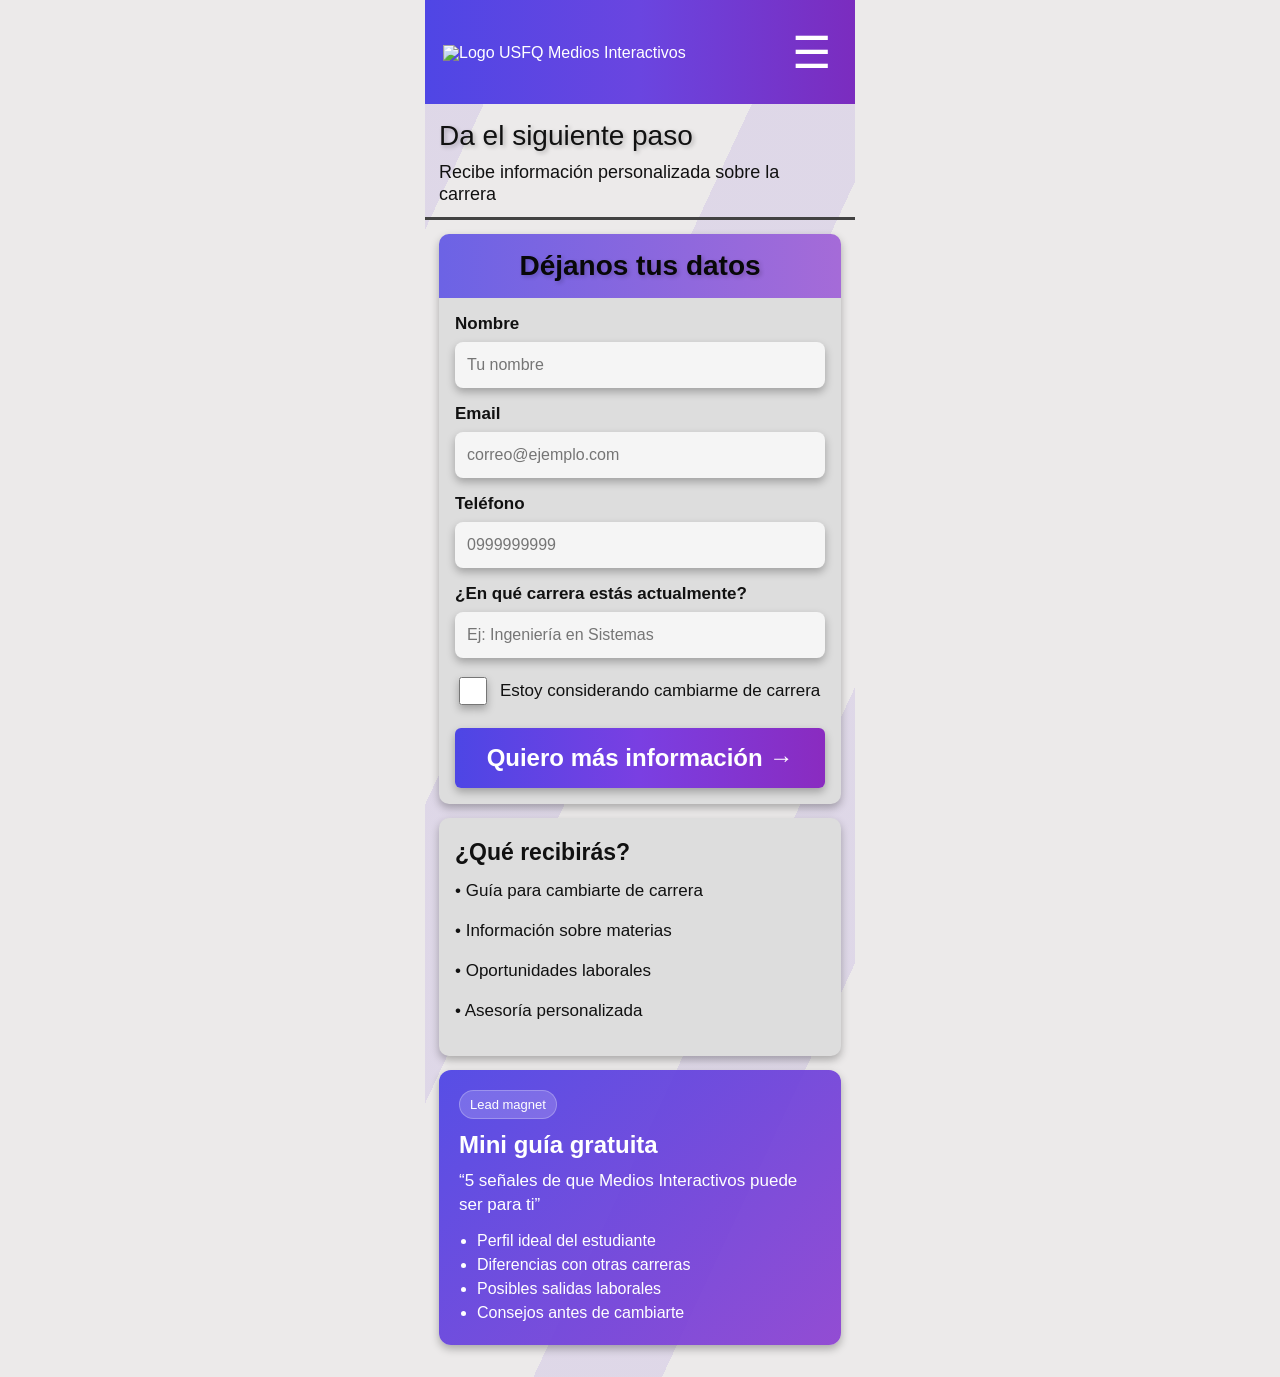
==== Embudo-1/accion.html @ 8e724400 "a" ====
<!DOCTYPE html>
<html lang="es">
<head>
  <meta charset="UTF-8" />
  <meta name="viewport" content="width=device-width, initial-scale=1.0" />

  <title>Solicita información sobre Medios Interactivos | USFQ</title>
  <meta name="description" content="Completa el formulario para recibir información personalizada sobre Diseño de Medios Interactivos, cambio de carrera, materias y oportunidades profesionales." />
  <meta name="robots" content="index, follow" />
  <meta name="author" content="Luca Stornaiolo" />

  <link rel="canonical" href="https://TU-USUARIO.github.io/TU-REPOSITORIO/embudo-1/accion.html" />

  <meta property="og:title" content="Solicita información sobre Medios Interactivos | USFQ" />
  <meta property="og:description" content="Recibe una guía gratuita y asesoría personalizada para conocer si Medios Interactivos es la carrera adecuada para ti." />
  <meta property="og:type" content="website" />

    <!-- Google tag (gtag.js) -->
  <script async src="https://www.googletagmanager.com/gtag/js?id=G-9KCXBFQWPS"></script>
  <script>
    window.dataLayer = window.dataLayer || [];
    function gtag(){dataLayer.push(arguments);}
    gtag('js', new Date());

    gtag('config', 'G-9KCXBFQWPS');
  </script>

  <link rel="stylesheet" href="style.css" />
</head>
<body>
  <main class="app">
    <header class="topbar">
      <div class="brand">
        <img class="logo-img" src="assets/logo-usfq-medios.png" alt="Logo USFQ Medios Interactivos" />
      </div>
      <button class="burger" aria-label="Menú">☰</button>
    </header>

    <div class="content">
      <h1 class="hero-title">Da el siguiente paso</h1>
      <p class="hero-subtitle">Recibe información personalizada sobre la carrera</p>

      <div class="divider"></div>

      <div class="form-card">
        <div class="form-header">Déjanos tus datos</div>
        <form id="leadForm" class="form-body" novalidate>
          <div class="field">
            <label for="name">Nombre</label>
            <input id="name" name="name" type="text" placeholder="Tu nombre" />
            <div class="error" id="nameError">Ingresa tu nombre.</div>
          </div>

          <div class="field">
            <label for="email">Email</label>
            <input id="email" name="email" type="email" placeholder="correo@ejemplo.com" />
            <div class="error" id="emailError">Ingresa un email válido.</div>
          </div>

          <div class="field">
            <label for="phone">Teléfono</label>
            <input id="phone" name="phone" type="tel" placeholder="0999999999" />
            <div class="error" id="phoneError">Ingresa un teléfono válido.</div>
          </div>

          <div class="field">
            <label for="career">¿En qué carrera estás actualmente?</label>
            <input id="career" name="career" type="text" placeholder="Ej: Ingeniería en Sistemas" />
          </div>

          <div class="checkbox-row">
            <input id="switchCareer" name="switchCareer" type="checkbox" />
            <label for="switchCareer">Estoy considerando cambiarme de carrera</label>
          </div>

          <div style="margin-top: 20px;">
            <button class="btn btn-primary" type="submit">Quiero más información →</button>
          </div>
        </form>
      </div>

      <div class="lead-box">
        <h2 class="subsection-title">¿Qué recibirás?</h2>
        <ul class="faq-list" style="margin-top: 14px;">
          <li>• Guía para cambiarte de carrera</li>
          <li>• Información sobre materias</li>
          <li>• Oportunidades laborales</li>
          <li>• Asesoría personalizada</li>
        </ul>
      </div>

      <div class="lead-magnet">
        <div class="lead-chip">Lead magnet</div>
        <h2 style="font-size: 24px; margin-bottom: 10px;">Mini guía gratuita</h2>
        <p style="font-size: 17px; line-height: 1.4; margin-bottom: 12px;">“5 señales de que Medios Interactivos puede ser para ti”</p>
        <ul style="padding-left: 18px; margin: 0; line-height: 1.5;">
          <li>Perfil ideal del estudiante</li>
          <li>Diferencias con otras carreras</li>
          <li>Posibles salidas laborales</li>
          <li>Consejos antes de cambiarte</li>
        </ul>
      </div>
    </div>
  </main>

  <script src="script.js"></script>
</body>
</html>
---- Embudo-1/style.css ----
:root {
  --purple-1: #4f46e5;
  --purple-2: #8b3fd1;
  --purple-3: #a06ce6;
  --bg: #eceaea;
  --text: #111111;
  --shadow: 0 4px 8px rgba(0, 0, 0, 0.28);
  --radius: 10px;
}

* { box-sizing: border-box; }

html, body {
  margin: 0;
  padding: 0;
  font-family: Arial, Helvetica, sans-serif;
  background: var(--bg);
  color: var(--text);
}

body {
  display: flex;
  justify-content: center;
}

.app {
  width: 100%;
  max-width: 430px;
  min-height: 100vh;
  background:
    linear-gradient(115deg, rgba(123, 81, 214, 0.12) 10%, transparent 10% 35%, rgba(123, 81, 214, 0.12) 35% 48%, transparent 48% 70%, rgba(123, 81, 214, 0.12) 70% 82%, transparent 82%),
    var(--bg);
  position: relative;
  overflow-x: hidden;
  padding-bottom: 32px;
}

.topbar {
  background: linear-gradient(90deg, var(--purple-1), #6a45e0, #7b2cbf);
  color: white;
  padding: 18px 18px 16px;
  display: flex;
  justify-content: space-between;
  align-items: center;
  min-height: 104px;
}

.brand { line-height: 1; }
.brand-main { font-size: 42px; font-weight: 400; letter-spacing: -1px; }
.brand-main .red { color: #cf2a2a; font-weight: 700; }
.brand-side { font-size: 14px; margin-top: 2px; text-transform: uppercase; letter-spacing: 0.4px; }

.burger {
  font-size: 44px;
  line-height: 1;
  border: none;
  background: transparent;
  color: white;
}

.content { padding: 16px 14px 0; }

h1, h2, h3, p { margin: 0 0 10px; }

.hero-title {
  font-size: 28px;
  line-height: 1.15;
  text-shadow: 2px 2px 4px rgba(0,0,0,.25);
  font-weight: 500;
  margin-bottom: 10px;
}

.hero-subtitle {
  font-size: 18px;
  line-height: 1.2;
  margin-bottom: 12px;
}

.divider {
  height: 3px;
  background: #424242;
  margin: 10px -14px 14px;
}

.photo {
  width: 100%;
  height: 240px;
  object-fit: cover;
  border-radius: var(--radius);
  display: block;
  box-shadow: var(--shadow);
  margin-bottom: 12px;
}

.btn {
  width: 100%;
  border: none;
  border-radius: 6px;
  box-shadow: var(--shadow);
  padding: 16px 14px;
  font-size: 24px;
  font-weight: 700;
  cursor: pointer;
  text-decoration: none;
  display: block;
  text-align: center;
  transition: transform 0.15s ease, opacity 0.15s ease;
}

.btn:active { transform: scale(.98); }

.btn-primary {
  background: linear-gradient(90deg, #4d46e5, #7a3fe2, #8a2bc0);
  color: white;
}

.btn-light {
  background: #ddd;
  color: #111;
  font-weight: 500;
}

.card, .compare-box, .lead-box, .faq-box, .form-card, .confirmation-card {
  background: #ddd;
  border-radius: var(--radius);
  box-shadow: var(--shadow);
}

.card, .compare-box, .lead-box, .faq-box, .form-card { margin: 14px 0; overflow: hidden; }

.card-header, .compare-head, .form-header {
  background: linear-gradient(90deg, #6c63e5, #a56bd8);
  color: white;
  padding: 14px 16px;
  font-size: 26px;
  font-weight: 700;
  text-align: center;
  text-shadow: 2px 2px 4px rgba(0,0,0,.2);
}

.compare-head {
  text-align: left;
  font-size: 22px;
  text-transform: uppercase;
  font-weight: 800;
}

.form-header {
  color: #080808;
  font-size: 28px;
  padding: 16px;
}

.card-body, .compare-body, .lead-box, .faq-box, .form-body {
  padding: 16px;
}

.bullets, .jobs, .faq-list {
  list-style: none;
  padding: 0;
  margin: 0;
}

.bullets li, .jobs li, .faq-list li {
  font-size: 17px;
  line-height: 1.3;
  margin-bottom: 18px;
  display: flex;
  align-items: center;
  gap: 10px;
}

.simple-list .row {
  background: #e8e8e8;
  box-shadow: var(--shadow);
  border-radius: 4px;
  padding: 8px 12px;
  margin-bottom: 8px;
  font-size: 20px;
  font-weight: 700;
  display: flex;
  align-items: center;
  gap: 10px;
}

.section-title {
  font-size: 28px;
  line-height: 1.1;
  margin: 8px 0 12px;
  text-shadow: 2px 2px 4px rgba(0,0,0,.18);
}

.subsection-title {
  font-size: 23px;
  margin: 6px 0 10px;
  line-height: 1.1;
}

.testimonial {
  background: linear-gradient(90deg, rgba(90, 72, 228, 0.95), rgba(155, 95, 214, 0.9));
  color: white;
  border-radius: var(--radius);
  box-shadow: var(--shadow);
  padding: 14px;
  margin-bottom: 16px;
  display: flex;
  align-items: center;
  gap: 12px;
}

.testimonial.reverse { flex-direction: row-reverse; }

.avatar {
  width: 96px;
  height: 96px;
  border-radius: 50%;
  object-fit: cover;
  flex-shrink: 0;
  box-shadow: 0 4px 12px rgba(0,0,0,.25);
}

.compare-body ul {
  margin: 0;
  padding-left: 22px;
}
.compare-body li {
  font-size: 18px;
  font-weight: 700;
  margin-bottom: 10px;
}

.jobs-box {
  background: linear-gradient(90deg, #8e54e9, #7a6be8, #8e63ce);
  color: white;
  border-radius: var(--radius);
  box-shadow: var(--shadow);
  padding: 14px 16px;
  margin-bottom: 18px;
}

.jobs-box li { font-size: 18px; margin-bottom: 10px; }

.field { margin-bottom: 16px; }
label {
  display: block;
  font-size: 17px;
  font-weight: 700;
  margin-bottom: 8px;
}
input, select {
  width: 100%;
  border: none;
  border-radius: 8px;
  padding: 14px 12px;
  font-size: 16px;
  box-shadow: var(--shadow);
  outline: none;
  background: #f5f5f5;
}

.checkbox-row {
  display: flex;
  align-items: center;
  gap: 10px;
  margin-top: 6px;
}
.checkbox-row input {
  width: 28px;
  height: 28px;
  box-shadow: var(--shadow);
}
.checkbox-row label { margin: 0; font-weight: 500; }

.error {
  color: #a30000;
  font-size: 14px;
  margin-top: 6px;
  display: none;
}

.lead-magnet {
  background: linear-gradient(135deg, rgba(79,70,229,.95), rgba(139,63,209,.92));
  color: white;
  border-radius: 12px;
  padding: 20px;
  box-shadow: var(--shadow);
  margin-top: 14px;
}
.lead-chip {
  display: inline-block;
  background: rgba(255,255,255,.18);
  border: 1px solid rgba(255,255,255,.25);
  border-radius: 999px;
  padding: 6px 10px;
  font-size: 13px;
  margin-bottom: 12px;
}

.confirmation {
  padding: 30px 18px;
  text-align: center;
}
.check {
  width: 82px;
  height: 82px;
  border-radius: 50%;
  background: linear-gradient(135deg, #5d52e7, #8f41d3);
  color: white;
  font-size: 42px;
  display: grid;
  place-items: center;
  margin: 0 auto 16px;
  box-shadow: var(--shadow);
}
.small {
  font-size: 14px;
  color: #333;
  line-height: 1.45;
}

.logo-img {
  max-width: 260px;
  width: 100%;
  display: block;
}

.topbar .brand {
  width: calc(100% - 60px);
}
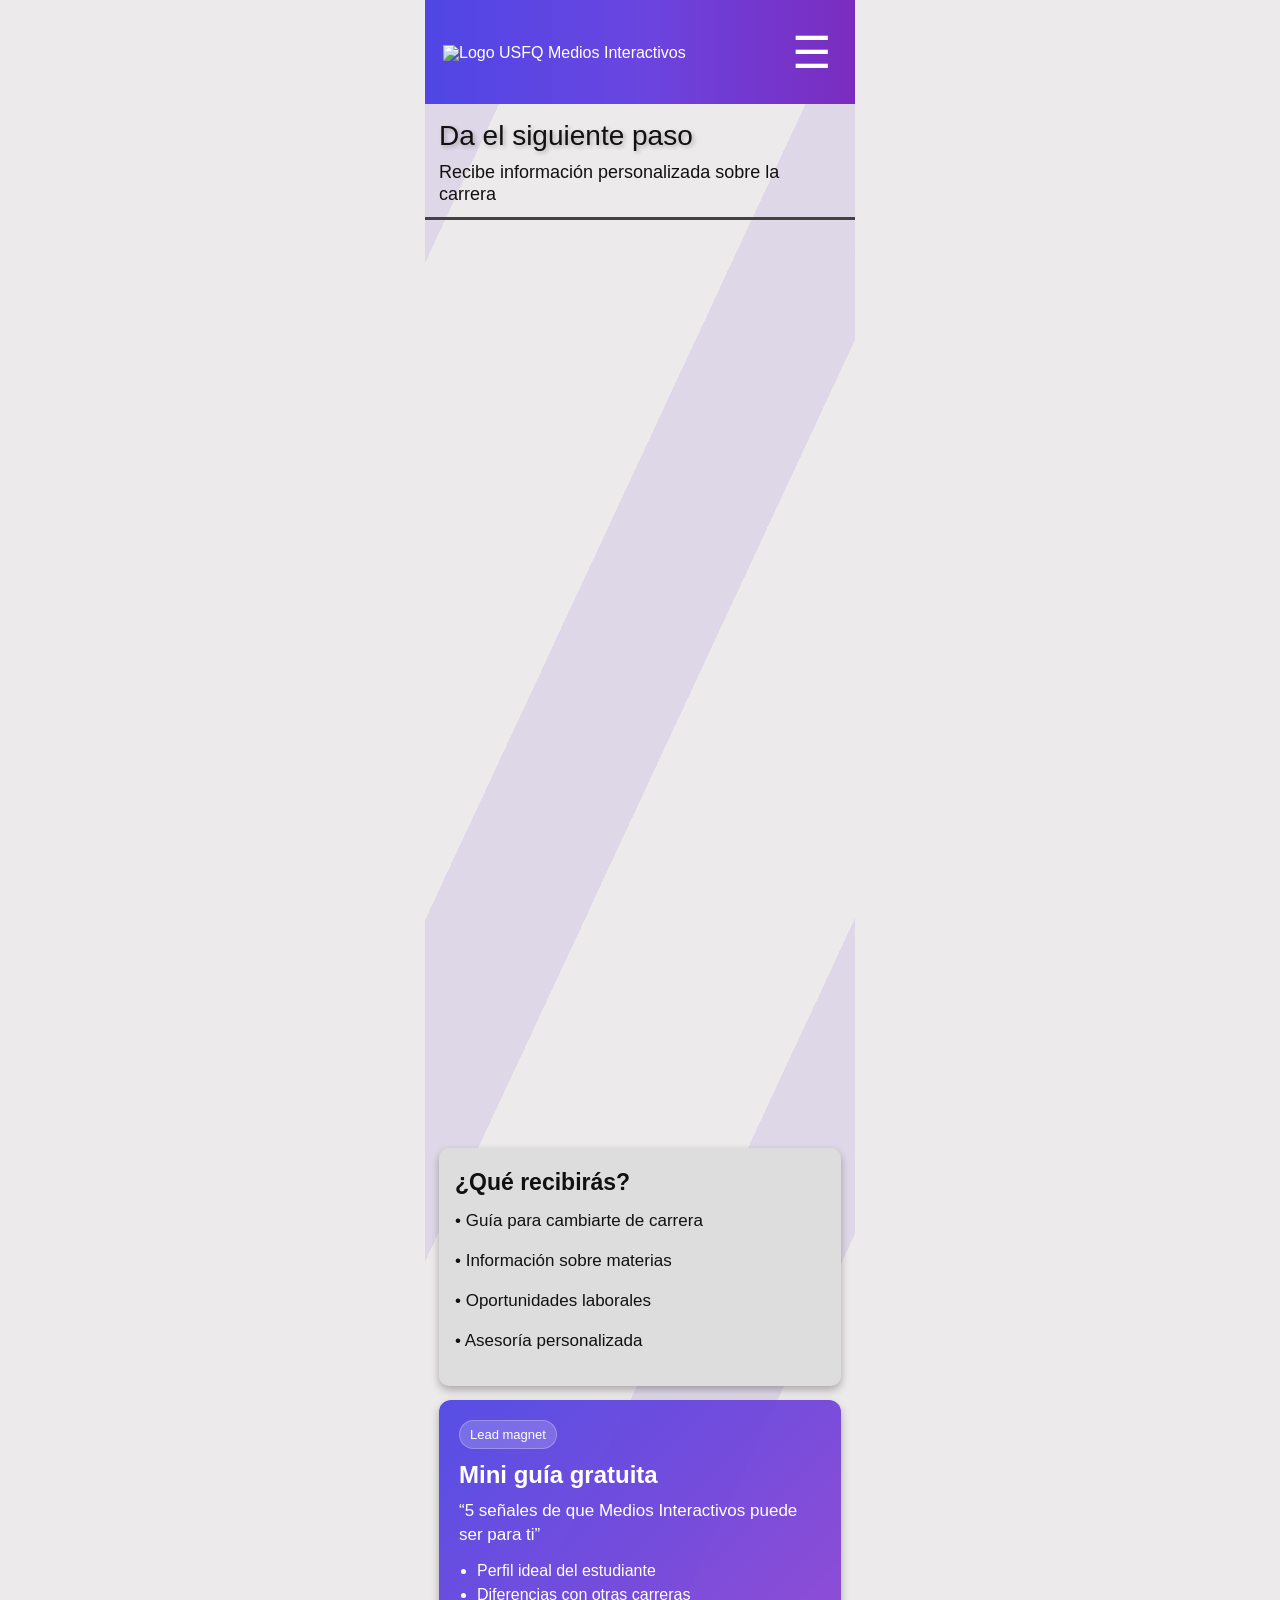
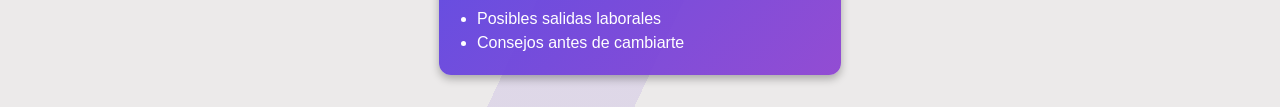
==== commit d8a3e902: "formulario" ====
--- a/Embudo-1/accion.html
+++ b/Embudo-1/accion.html
@@ -42,42 +42,17 @@
 
       <div class="divider"></div>
 
-      <div class="form-card">
-        <div class="form-header">Déjanos tus datos</div>
-        <form id="leadForm" class="form-body" novalidate>
-          <div class="field">
-            <label for="name">Nombre</label>
-            <input id="name" name="name" type="text" placeholder="Tu nombre" />
-            <div class="error" id="nameError">Ingresa tu nombre.</div>
-          </div>
-
-          <div class="field">
-            <label for="email">Email</label>
-            <input id="email" name="email" type="email" placeholder="correo@ejemplo.com" />
-            <div class="error" id="emailError">Ingresa un email válido.</div>
-          </div>
-
-          <div class="field">
-            <label for="phone">Teléfono</label>
-            <input id="phone" name="phone" type="tel" placeholder="0999999999" />
-            <div class="error" id="phoneError">Ingresa un teléfono válido.</div>
-          </div>
-
-          <div class="field">
-            <label for="career">¿En qué carrera estás actualmente?</label>
-            <input id="career" name="career" type="text" placeholder="Ej: Ingeniería en Sistemas" />
-          </div>
-
-          <div class="checkbox-row">
-            <input id="switchCareer" name="switchCareer" type="checkbox" />
-            <label for="switchCareer">Estoy considerando cambiarme de carrera</label>
-          </div>
-
-          <div style="margin-top: 20px;">
-            <button class="btn btn-primary" type="submit">Quiero más información →</button>
-          </div>
-        </form>
-      </div>
+      <section class="crm-form-section">
+        <iframe
+          width="100%"
+          height="900"
+          src="https://26e5a6c0.sibforms.com/serve/[base64]"
+          frameborder="0"
+          scrolling="auto"
+          allowfullscreen
+          style="display:block; margin-left:auto; margin-right:auto; max-width:100%; border:none;">
+        </iframe>
+      </section>
 
       <div class="lead-box">
         <h2 class="subsection-title">¿Qué recibirás?</h2>
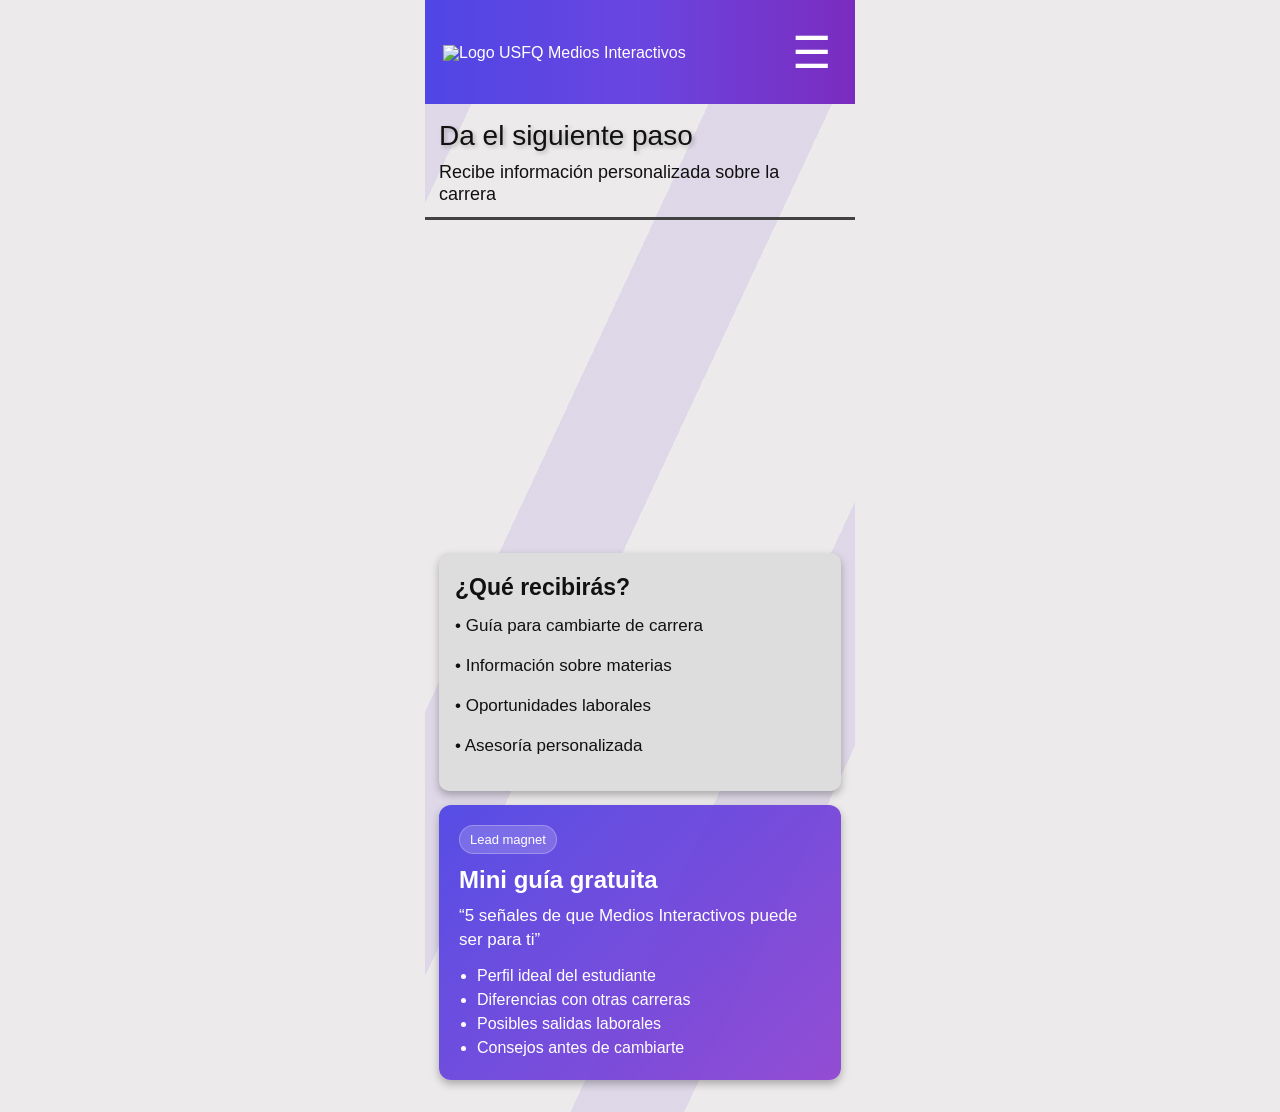
==== commit acecd982: "Formulariosss" ====
--- a/Embudo-1/accion.html
+++ b/Embudo-1/accion.html
@@ -43,15 +43,9 @@
       <div class="divider"></div>
 
       <section class="crm-form-section">
-        <iframe
-          width="100%"
-          height="900"
-          src="https://26e5a6c0.sibforms.com/serve/[base64]"
-          frameborder="0"
-          scrolling="auto"
-          allowfullscreen
-          style="display:block; margin-left:auto; margin-right:auto; max-width:100%; border:none;">
-        </iframe>
+          <iframe
+            width="540" height="305" src="https://26e5a6c0.sibforms.com/serve/[base64]" frameborder="0" scrolling="auto" allowfullscreen style="display: block;margin-left: auto;margin-right: auto;max-width: 100%;">
+          </iframe>
       </section>
 
       <div class="lead-box">
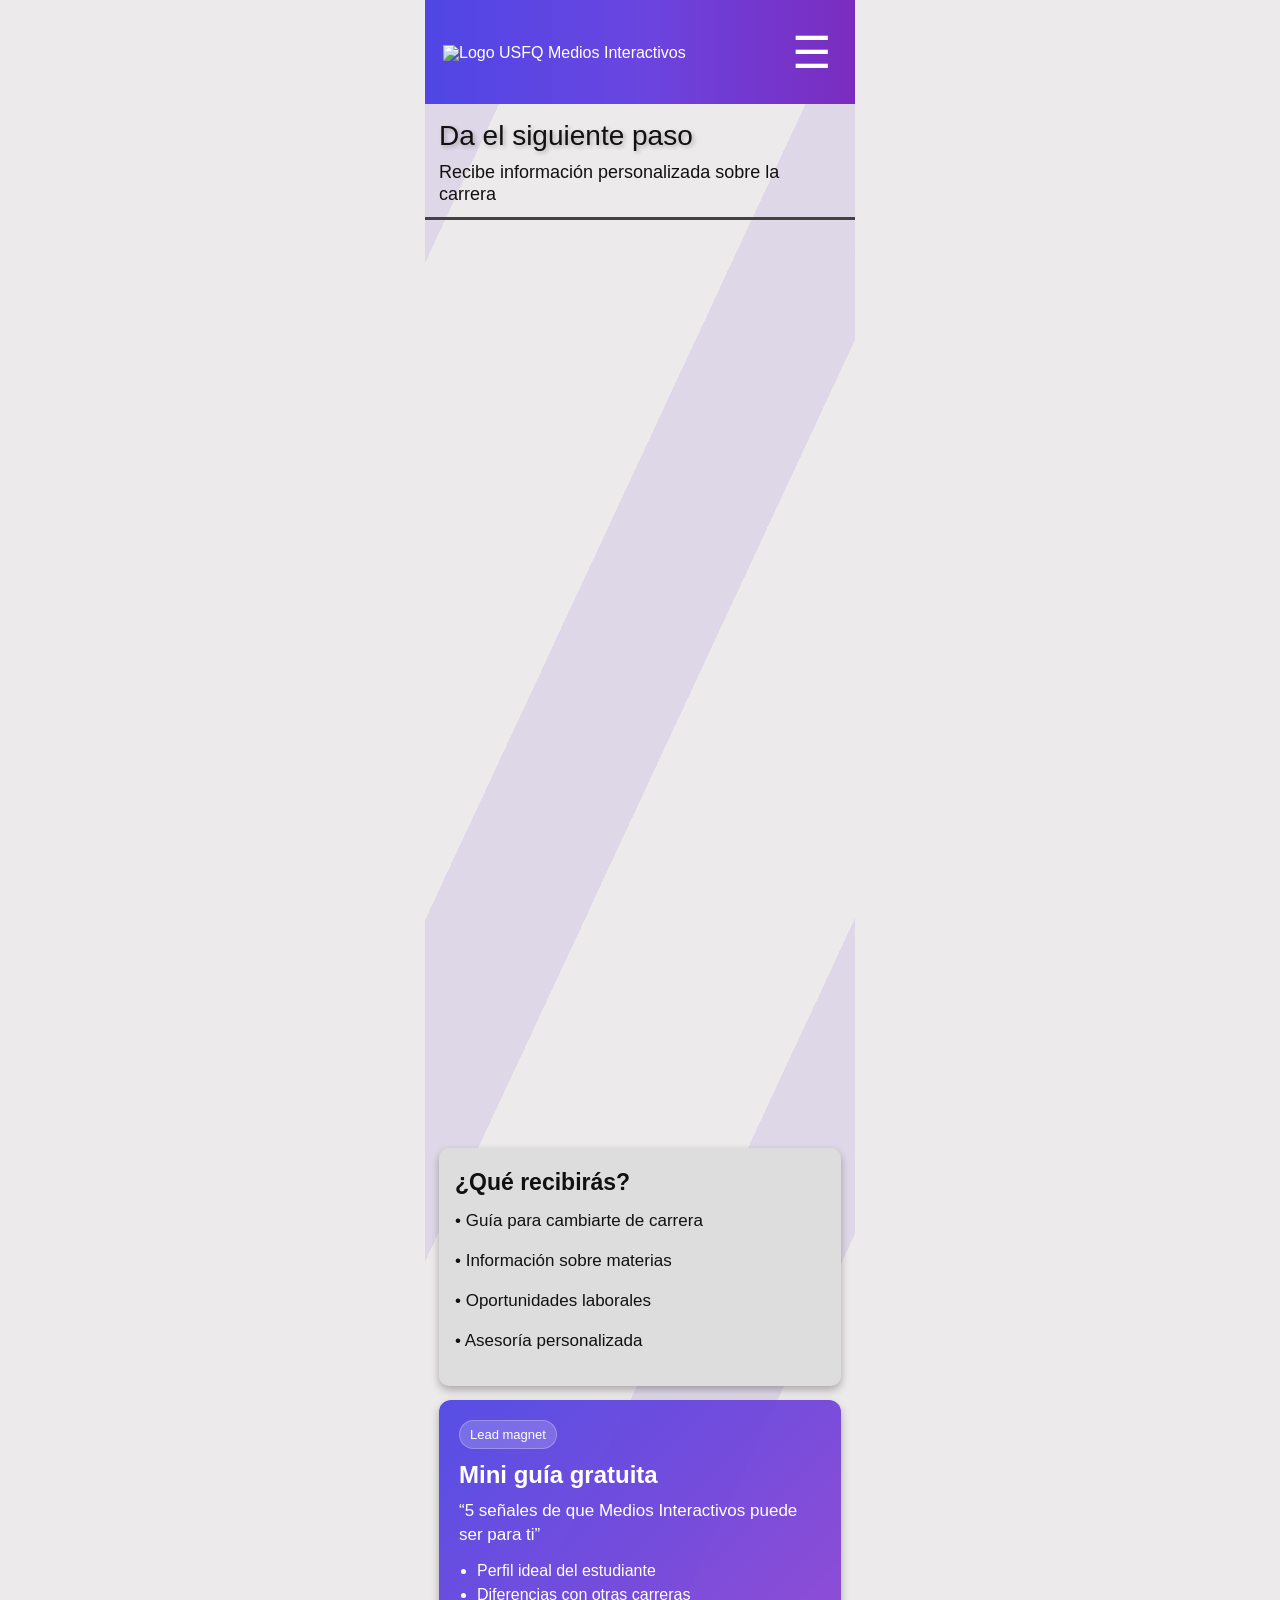
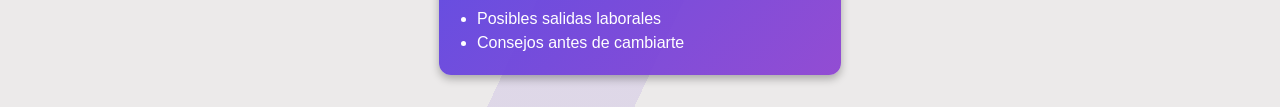
==== commit 5a5b33a6: "formularios perfectos" ====
--- a/Embudo-1/accion.html
+++ b/Embudo-1/accion.html
@@ -44,7 +44,7 @@
 
       <section class="crm-form-section">
           <iframe
-            width="540" height="305" src="https://26e5a6c0.sibforms.com/serve/[base64]" frameborder="0" scrolling="auto" allowfullscreen style="display: block;margin-left: auto;margin-right: auto;max-width: 100%;">
+            width="100%" height="900" src="https://26e5a6c0.sibforms.com/serve/[base64]" frameborder="0" scrolling="auto" allowfullscreen style="display: block;margin-left: auto;margin-right: auto;max-width: 100%;">
           </iframe>
       </section>
 
